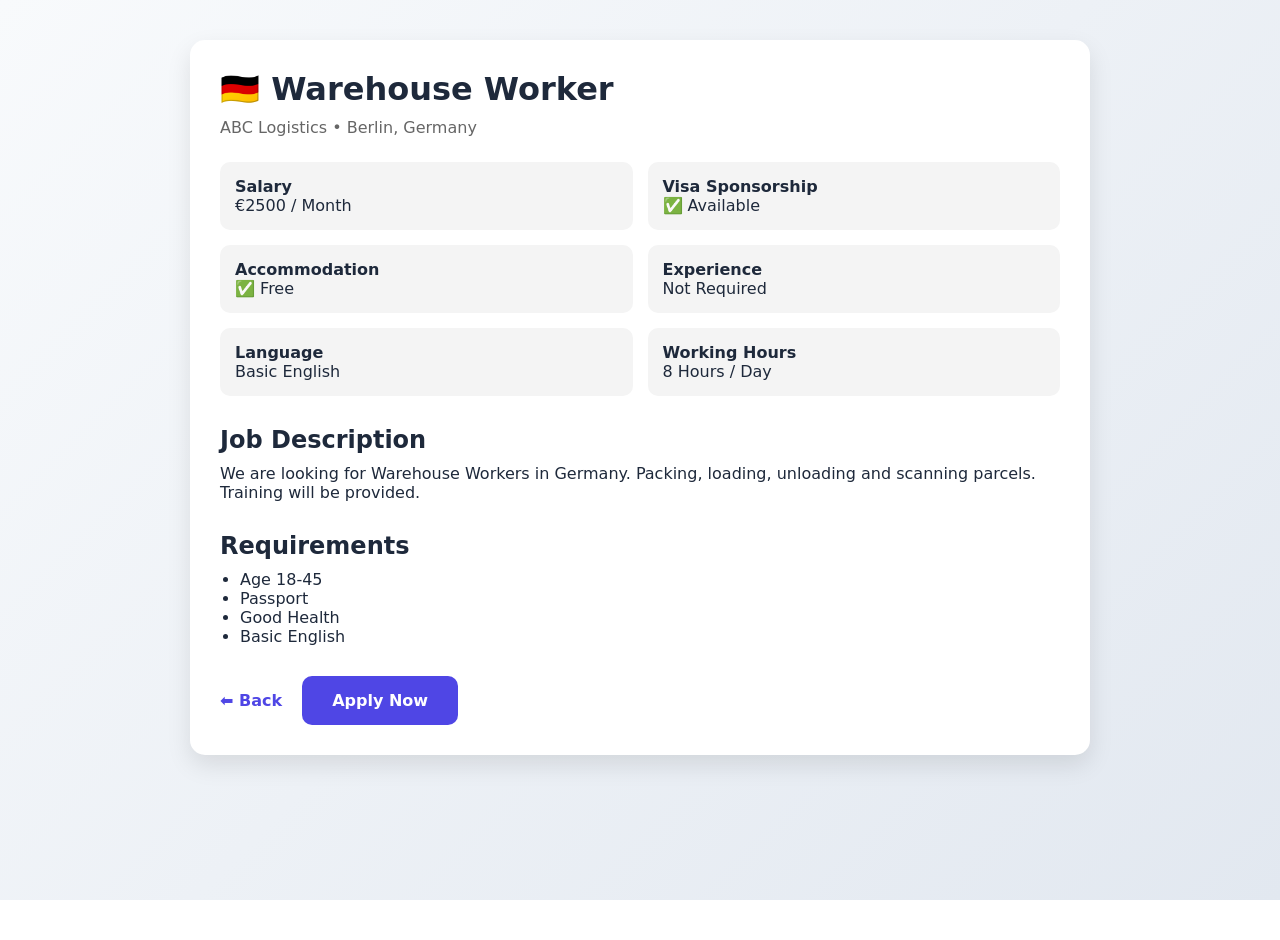
==== frontend/job-details.html @ 480c58b0 "Added login signup and jobs pages" ====
<!DOCTYPE html>
<html lang="en">
<head>
    <meta charset="UTF-8">
    <meta name="viewport" content="width=device-width, initial-scale=1.0">
    <title>Job Details</title>

    <link rel="stylesheet" href="style.css">

    <style>
        .job-container{
            max-width:900px;
            margin:40px auto;
            background:#fff;
            padding:30px;
            border-radius:15px;
            box-shadow:0 10px 25px rgba(0,0,0,.1);
        }

        .job-title{
            font-size:32px;
            margin-bottom:10px;
        }

        .company{
            color:#666;
            margin-bottom:20px;
        }

        .info{
            display:grid;
            grid-template-columns:repeat(2,1fr);
            gap:15px;
            margin:25px 0;
        }

        .box{
            background:#f4f4f4;
            padding:15px;
            border-radius:10px;
        }

        h2{
            margin-top:30px;
            margin-bottom:10px;
        }

        ul{
            padding-left:20px;
        }

        .apply-btn{
            display:inline-block;
            margin-top:30px;
            background:#4f46e5;
            color:white;
            padding:15px 30px;
            text-decoration:none;
            border-radius:10px;
            font-weight:bold;
        }

        .back-btn{
            display:inline-block;
            margin-top:20px;
            margin-right:15px;
            text-decoration:none;
            color:#4f46e5;
            font-weight:bold;
        }
    </style>
</head>

<body>

<div class="job-container">

<h1 class="job-title">
🇩🇪 Warehouse Worker
</h1>

<p class="company">
ABC Logistics • Berlin, Germany
</p>

<div class="info">

<div class="box">
<b>Salary</b><br>
€2500 / Month
</div>

<div class="box">
<b>Visa Sponsorship</b><br>
✅ Available
</div>

<div class="box">
<b>Accommodation</b><br>
✅ Free
</div>

<div class="box">
<b>Experience</b><br>
Not Required
</div>

<div class="box">
<b>Language</b><br>
Basic English
</div>

<div class="box">
<b>Working Hours</b><br>
8 Hours / Day
</div>

</div>

<h2>Job Description</h2>

<p>
We are looking for Warehouse Workers in Germany.
Packing, loading, unloading and scanning parcels.
Training will be provided.
</p>

<h2>Requirements</h2>

<ul>
<li>Age 18-45</li>
<li>Passport</li>
<li>Good Health</li>
<li>Basic English</li>
</ul>

<a class="back-btn" href="job-matcher.html">
⬅ Back
</a>

<a class="apply-btn" href="apply.html">
Apply Now
</a>

</div>

</body>
</html>
---- frontend/style.css ----
/* --- High Fidelity Variable Architecture Systems --- */
:root {
    --bg-gradient: linear-gradient(135deg, #f8fafc 0%, #e2e8f0 100%);
    --sidebar-bg: rgba(255, 255, 255, 0.35);
    --card-bg: rgba(255, 255, 255, 0.45);
    --dropdown-bg: rgba(255, 255, 255, 0.85);
    --text-primary: #1e293b;
    --text-secondary: #64748b;
    --border-color: rgba(255, 255, 255, 0.45);
    --glass-shadow: 0 10px 40px -10px rgba(15, 23, 42, 0.08), 0 1px 3px 0 rgba(255, 255, 255, 0.5);
    --accent-color: #4f46e5;
    --accent-light: rgba(79, 70, 229, 0.08);
    --accent-hover: #4338ca;
    --glass-blur: blur(16px);
    --danger-color: #ef4444;
}

[data-theme="dark"] {
    --bg-gradient: linear-gradient(135deg, #090d16 0%, #0f111a 100%);
    --sidebar-bg: rgba(15, 23, 42, 0.4);
    --card-bg: rgba(22, 28, 45, 0.45);
    --dropdown-bg: rgba(15, 23, 42, 0.9);
    --text-primary: #f8fafc;
    --text-secondary: #94a3b8;
    --border-color: rgba(255, 255, 255, 0.06);
    --glass-shadow: 0 20px 50px -12px rgba(0, 0, 0, 0.5);
    --accent-color: #6366f1;
    --accent-light: rgba(99, 102, 241, 0.12);
    --accent-hover: #818cf8;
}

/* --- Base Normalizations --- */
* {
    margin: 0;
    padding: 0;
    box-sizing: border-box;
    font-family: 'Segoe UI', system-ui, -apple-system, sans-serif;
}

body {
    background: var(--bg-gradient);
    background-attachment: fixed;
    color: var(--text-primary);
    min-height: 100vh;
    overflow-x: hidden;
    transition: background 0.4s cubic-bezier(0.4, 0, 0.2, 1);
}

/* --- Professional Global Loading Layer --- */
.global-loader {
    position: fixed;
    top: 0;
    left: 0;
    width: 100vw;
    height: 100vh;
    background: var(--bg-gradient);
    z-index: 9999;
    display: flex;
    flex-direction: column;
    justify-content: center;
    align-items: center;
    gap: 1.5rem;
    transition: opacity 0.5s cubic-bezier(0.4, 0, 0.2, 1), visibility 0.5s;
}

.global-loader.fade-out {
    opacity: 0;
    visibility: hidden;
}

.loader-spinner {
    width: 50px;
    height: 50px;
    border: 3px solid var(--accent-light);
    border-top: 3px solid var(--accent-color);
    border-radius: 50%;
    animation: spin 0.8s linear infinite;
}

.global-loader p {
    font-size: 0.95rem;
    font-weight: 500;
    color: var(--text-secondary);
    letter-spacing: 0.05em;
}

@keyframes spin {
    to { transform: rotate(360deg); }
}

/* --- Container Core Framing --- */
.app-container {
    display: flex;
    min-height: 100vh;
}

/* --- Upgraded Glassmorphic Sidebar Component --- */
.sidebar {
    width: 270px;
    background: var(--sidebar-bg);
    backdrop-filter: var(--glass-blur);
    -webkit-backdrop-filter: var(--glass-blur);
    border-right: 1px solid var(--border-color);
    box-shadow: var(--glass-shadow);
    display: flex;
    flex-direction: column;
    padding: 2.25rem 1.5rem;
    z-index: 500;
    position: fixed;
    height: 100vh;
    transition: transform 0.4s cubic-bezier(0.4, 0, 0.2, 1);
}

.sidebar-brand {
    display: flex;
    align-items: center;
    gap: 0.75rem;
    font-size: 1.35rem;
    font-weight: 700;
    margin-bottom: 3.5rem;
    letter-spacing: -0.02em;
}

.brand-icon {
    color: var(--accent-color);
    text-shadow: 0 0 15px var(--accent-light);
}

.ai-badge {
    background: var(--accent-color);
    color: #ffffff;
    font-size: 0.65rem;
    font-weight: 800;
    padding: 0.2rem 0.45rem;
    border-radius: 6px;
    margin-left: 0.15rem;
}

.sidebar-menu {
    display: flex;
    flex-direction: column;
    gap: 0.4rem;
}

.menu-item {
    display: flex;
    align-items: center;
    gap: 1.1rem;
    padding: 0.9rem 1.1rem;
    color: var(--text-secondary);
    text-decoration: none;
    border-radius: 12px;
    font-weight: 550;
    transition: all 0.25s ease;
}

.menu-item i {
    font-size: 1.15rem;
    width: 24px;
    text-align: center;
}

.menu-item:hover, .menu-item.active {
    background: var(--accent-light);
    color: var(--accent-color);
    transform: translateX(3px);
}

/* --- Main Layout Wrapper Frame --- */
.main-content {
    flex: 1;
    margin-left: 270px;
    display: flex;
    flex-direction: column;
    min-width: 0;
}

/* --- Advanced Nav Header UI Block --- */
.top-nav {
    display: flex;
    justify-content: space-between;
    align-items: center;
    padding: 1.25rem 2.5rem;
    background: var(--sidebar-bg);
    backdrop-filter: var(--glass-blur);
    -webkit-backdrop-filter: var(--glass-blur);
    border-bottom: 1px solid var(--border-color);
    position: sticky;
    top: 0;
    z-index: 400;
}

.nav-left {
    display: flex;
    align-items: center;
    gap: 1.25rem;
}

.welcome-meta h1 {
    font-size: 1.45rem;
    font-weight: 700;
    letter-spacing: -0.01em;
}

.live-indicator {
    font-size: 0.75rem;
    color: var(--text-secondary);
    display: flex;
    align-items: center;
    gap: 0.4rem;
    margin-top: 0.1rem;
}

.pulse-dot {
    width: 6px;
    height: 6px;
    background-color: #10b981;
    border-radius: 50%;
    display: inline-block;
    animation: beaconPulse 1.8s infinite ease-in-out;
}

@keyframes beaconPulse {
    0% { transform: scale(0.8); opacity: 0.5; box-shadow: 0 0 0 0 rgba(16, 185, 129, 0.7); }
    50% { transform: scale(1.2); opacity: 1; box-shadow: 0 0 0 6px rgba(16, 185, 129, 0); }
    100% { transform: scale(0.8); opacity: 0.5; box-shadow: 0 0 0 0 rgba(16, 185, 129, 0); }
}

.toggle-sidebar-btn {
    background: none;
    border: none;
    color: var(--text-primary);
    font-size: 1.3rem;
    cursor: pointer;
    display: none;
}

.nav-right {
    display: flex;
    align-items: center;
    gap: 1.1rem;
}

/* --- Shared Navigation Dropdowns Architecture --- */
.nav-dropdown-wrapper {
    position: relative;
}

.nav-action-btn {
    background: var(--card-bg);
    border: 1px solid var(--border-color);
    color: var(--text-primary);
    padding: 0.6rem 1rem;
    border-radius: 12px;
    cursor: pointer;
    display: flex;
    align-items: center;
    gap: 0.5rem;
    font-weight: 600;
    font-size: 0.85rem;
    box-shadow: var(--glass-shadow);
    transition: border-color 0.2s, background 0.2s;
}

.nav-action-btn:hover {
    border-color: var(--accent-color);
    background: var(--accent-light);
}

.nav-action-btn .caret {
    font-size: 0.7rem;
    color: var(--text-secondary);
}

.theme-toggle {
    background: var(--card-bg);
    border: 1px solid var(--border-color);
    color: var(--text-primary);
    width: 40px;
    height: 40px;
    border-radius: 12px;
    cursor: pointer;
    display: flex;
    align-items: center;
    justify-content: center;
    box-shadow: var(--glass-shadow);
}

.theme-toggle:hover {
    border-color: var(--accent-color);
    color: var(--accent-color);
}

/* User Identity Frame Container */
.user-profile {
    display: flex;
    align-items: center;
    gap: 0.5rem;
    cursor: pointer;
    padding: 0.25rem 0.5rem;
    border-radius: 12px;
    transition: background 0.2s;
}

.user-profile:hover {
    background: var(--accent-light);
}

.avatar {
    width: 38px;
    height: 38px;
    border-radius: 10px;
    object-fit: cover;
    border: 2px solid var(--border-color);
}

.profile-caret {
    font-size: 0.75rem;
    color: var(--text-secondary);
}

/* Generic Modular Dropdown Cards Menu Layer */
.dropdown-menu {
    position: absolute;
    top: calc(100% + 10px);
    right: 0;
    background: var(--dropdown-bg);
    backdrop-filter: var(--glass-blur);
    -webkit-backdrop-filter: var(--glass-blur);
    border: 1px solid var(--border-color);
    border-radius: 16px;
    box-shadow: var(--glass-shadow);
    min-width: 200px;
    padding: 0.5rem;
    opacity: 0;
    transform: translateY(-8px);
    visibility: hidden;
    pointer-events: none;
    transition: opacity 0.25s cubic-bezier(0.4, 0, 0.2, 1), transform 0.25s cubic-bezier(0.4, 0, 0.2, 1);
}

.dropdown-menu.active {
    opacity: 1;
    transform: translateY(0);
    visibility: visible;
    pointer-events: auto;
}

.wide-dropdown {
    width: 320px;
}

.dropdown-header {
    padding: 0.75rem 1rem;
    font-size: 0.8rem;
    font-weight: 700;
    text-transform: uppercase;
    color: var(--text-secondary);
    letter-spacing: 0.05em;
}

.dropdown-item {
    display: flex;
    align-items: center;
    gap: 0.75rem;
    padding: 0.75rem 1rem;
    color: var(--text-primary);
    text-decoration: none;
    font-size: 0.9rem;
    font-weight: 550;
    border-radius: 10px;
    transition: background 0.2s, color 0.2s;
}

.dropdown-item:hover, .dropdown-item.active {
    background: var(--accent-light);
    color: var(--accent-color);
}

.dropdown-divider {
    border: 0;
    height: 1px;
    background: var(--border-color);
    margin: 0.4rem 0;
}

.text-danger {
    color: var(--danger-color);
}
.text-danger:hover {
    background: rgba(239, 68, 68, 0.08);
    color: var(--danger-color);
}

/* Notification Layout Internals */
.notification-badge {
    position: absolute;
    top: 6px;
    right: 6px;
    width: 8px;
    height: 8px;
    background: var(--danger-color);
    border-radius: 50%;
}

.notification-list {
    display: flex;
    flex-direction: column;
}

.noti-item {
    display: flex;
    gap: 0.85rem;
    padding: 1rem;
    border-radius: 12px;
    transition: background 0.2s;
    position: relative;
}

.noti-item:hover {
    background: var(--accent-light);
}

.noti-item.unread {
    background: rgba(79, 70, 229, 0.03);
}

.unread-dot {
    position: absolute;
    right: 12px;
    top: 18px;
    width: 6px;
    height: 6px;
    background-color: var(--accent-color);
    border-radius: 50%;
}

.noti-item i {
    font-size: 1rem;
    margin-top: 0.15rem;
}
.noti-icon-match { color: #f59e0b; }
.noti-icon-visa { color: #10b981; }

.noti-body p {
    font-size: 0.825rem;
    line-height: 1.4;
    color: var(--text-primary);
    margin-bottom: 0.25rem;
}

.noti-body span {
    font-size: 0.725rem;
    color: var(--text-secondary);
}

.profile-summary {
    padding: 0.75rem 1rem;
}
.profile-summary .user-name {
    font-weight: 700;
    font-size: 0.95rem;
}
.profile-summary .user-tier {
    font-size: 0.75rem;
    color: var(--text-secondary);
}

/* --- Viewport Layout Workspace Framework --- */
.dashboard-viewport {
    padding: 2.5rem;
    display: flex;
    flex-direction: column;
    gap: 3rem;
    max-width: 1600px;
    width: 100%;
    margin: 0 auto;
}

/* Standardized Shared Glassmorphic Block Panel Mixin implementation Base */
.stat-card, .search-wrapper, .country-card, .category-card, .glass-panel {
    background: var(--card-bg);
    backdrop-filter: var(--glass-blur);
    -webkit-backdrop-filter: var(--glass-blur);
    border: 1px solid var(--border-color);
    box-shadow: var(--glass-shadow);
    border-radius: 20px;
}

/* --- Stat Matrix Metrics Layout Grid --- */
.stats-grid {
    display: grid;
    grid-template-columns: repeat(auto-fit, minmax(240px, 1fr));
    gap: 1.5rem;
}

.stat-card {
    display: flex;
    align-items: center;
    gap: 1.25rem;
    padding: 1.75rem;
}

.stat-icon {
    width: 52px;
    height: 52px;
    background: var(--accent-light);
    color: var(--accent-color);
    border-radius: 14px;
    display: flex;
    align-items: center;
    justify-content: center;
    font-size: 1.35rem;
}

.stat-info h3 {
    font-size: 0.85rem;
    color: var(--text-secondary);
    font-weight: 650;
    margin-bottom: 0.25rem;
}

.stat-value {
    font-size: 1.75rem;
    font-weight: 800;
    letter-spacing: -0.02em;
}

/* --- Search Engine Controls Box UI --- */
.search-wrapper {
    display: flex;
    align-items: center;
    padding: 0.6rem 1.75rem;
    max-width: 750px;
    width: 100%;
}

.search-icon {
    color: var(--text-secondary);
    margin-right: 1.1rem;
    font-size: 1.2rem;
}

#jobSearch {
    width: 100%;
    background: transparent;
    border: none;
    outline: none;
    padding: 0.75rem 0;
    color: var(--text-primary);
    font-size: 1.05rem;
    font-weight: 550;
}

/* --- Modern Dynamic Split Block Grid Section --- */
.dashboard-split-layout {
    display: grid;
    grid-template-columns: 1.4fr 1fr;
    gap: 2rem;
}

.glass-panel {
    padding: 2rem;
}

.section-title {
    font-size: 1.25rem;
    font-weight: 700;
    margin-bottom: 1.5rem;
    letter-spacing: -0.01em;
    display: flex;
    align-items: center;
    gap: 0.6rem;
}
.section-title i {
    color: var(--accent-color);
    font-size: 1.15rem;
}

/* --- Integrated Abstract Map Graphics Section Layout --- */
.map-placeholder-graphic {
    width: 100%;
    height: 340px;
    background: linear-gradient(rgba(79, 70, 229, 0.03) 2px, transparent 2px), linear-gradient(90deg, rgba(79, 70, 229, 0.03) 2px, transparent 2px);
    background-size: 24px 24px;
    border-radius: 16px;
    border: 1px dashed var(--border-color);
    position: relative;
    display: flex;
    align-items: center;
    justify-content: center;
    overflow: hidden;
    background-color: rgba(0, 0, 0, 0.01);
}

.map-overlay-message {
    text-align: center;
    z-index: 10;
    padding: 1.5rem;
}

.map-pulse-icon {
    font-size: 3rem;
    color: var(--accent-color);
    margin-bottom: 1rem;
    opacity: 0.85;
}

.map-overlay-message p {
    font-weight: 700;
    font-size: 1.05rem;
    margin-bottom: 0.35rem;
}

.map-coordinates-label {
    font-size: 0.75rem;
    color: var(--text-secondary);
}

/* Dynamic Geographic Cartography Node Visualizers */
.map-node {
    position: absolute;
    width: 10px;
    height: 10px;
    background-color: var(--accent-color);
    border-radius: 50%;
}
.node-1 { top: 35%; left: 45%; }
.node-2 { top: 55%; left: 60%; }
.node-3 { top: 25%; left: 70%; }

.active-pulse::after {
    content: '';
    position: absolute;
    width: 100%;
    height: 100%;
    top: 0;
    left: 0;
    background: inherit;
    border-radius: inherit;
    animation: beaconPulse 2s infinite ease-out;
}

/* --- Premium Realtime Streaming Job Cards Panels --- */
.section-header-row {
    display: flex;
    justify-content: space-between;
    align-items: center;
    margin-bottom: 1.5rem;
}
.section-header-row .section-title { margin-bottom: 0; }

.panel-pill-status {
    font-size: 0.7rem;
    text-transform: uppercase;
    letter-spacing: 0.05em;
    background-color: rgba(16, 185, 129, 0.1);
    color: #10b981;
    padding: 0.35rem 0.65rem;
    border-radius: 20px;
    font-weight: 700;
}

.job-stream-list {
    display: flex;
    flex-direction: column;
    gap: 1rem;
    max-height: 340px;
    overflow-y: auto;
    padding-right: 0.25rem;
}

/* Custom Scroll styling for premium panel consistency */
.job-stream-list::-webkit-scrollbar { width: 5px; }
.job-stream-list::-webkit-scrollbar-track { background: transparent; }
.job-stream-list::-webkit-scrollbar-thumb { background: var(--border-color); border-radius: 10px; }

.job-stream-card {
    background: rgba(255, 255, 255, 0.15);
    border: 1px solid var(--border-color);
    border-radius: 14px;
    padding: 1.15rem;
    transition: transform 0.2s, border-color 0.2s;
}

.job-stream-card:hover {
    transform: translateX(4px);
    border-color: var(--accent-color);
}

.job-meta-top {
    display: flex;
    justify-content: space-between;
    align-items: center;
    margin-bottom: 0.5rem;
}

.company-tag {
    font-size: 0.75rem;
    font-weight: 700;
    color: var(--accent-color);
}

.time-stamp-badge {
    font-size: 0.7rem;
    color: var(--text-secondary);
}

.job-stream-card h4 {
    font-size: 0.95rem;
    font-weight: 700;
    margin-bottom: 0.35rem;
    line-height: 1.3;
}

.job-location-details {
    font-size: 0.8rem;
    color: var(--text-secondary);
    display: flex;
    align-items: center;
    gap: 0.3rem;
    margin-bottom: 0.75rem;
}

.job-incentives-row {
    display: flex;
    flex-wrap: wrap;
    gap: 0.4rem;
}

.incentive-pill {
    font-size: 0.7rem;
    font-weight: 600;
    background: var(--accent-light);
    color: var(--text-primary);
    padding: 0.25rem 0.5rem;
    border-radius: 6px;
    display: flex;
    align-items: center;
    gap: 0.25rem;
}
.incentive-pill i {
    color: var(--accent-color);
}

/* --- Advanced Countries Navigation UI Component Blocks --- */
.countries-grid {
    display: grid;
    grid-template-columns: repeat(auto-fit, minmax(300px, 1fr));
    gap: 1.5rem;
}

.country-card {
    padding: 1.75rem;
    display: flex;
    flex-direction: column;
    gap: 1.15rem;
    cursor: pointer;
    transition: transform 0.25s cubic-bezier(0.4, 0, 0.2, 1), border-color 0.25s;
}

.country-card:hover {
    transform: translateY(-5px);
    border-color: var(--accent-color);
}

.country-header {
    display: flex;
    align-items: center;
    gap: 0.85rem;
}

.country-header .flag { font-size: 1.65rem; }
.country-header h3 { font-size: 1.15rem; font-weight: 700; }

.country-meta {
    font-size: 0.9rem;
    color: var(--text-secondary);
    line-height: 1.5;
    flex-grow: 1;
}

.country-footer {
    display: flex;
    flex-direction: column;
    gap: 0.75rem;
    border-top: 1px solid var(--border-color);
    padding-top: 1rem;
}

.visa-badge-status {
    font-size: 0.75rem;
    font-weight: 700;
}
.status-high { color: #f59e0b; }
.status-optimal { color: #10b981; }
.status-medium { color: var(--accent-color); }

.visa-badge {
    align-self: flex-start;
    background: var(--accent-light);
    color: var(--accent-color);
    padding: 0.3rem 0.65rem;
    border-radius: 8px;
    font-weight: 700;
    font-size: 0.75rem;
}

/* --- Advanced Focus Industry Module Grid Segment --- */
.categories-grid {
    display: grid;
    grid-template-columns: repeat(auto-fit, minmax(240px, 1fr));
    gap: 1.5rem;
}

.category-card {
    padding: 2rem 1.5rem;
    text-align: center;
    display: flex;
    flex-direction: column;
    align-items: center;
    gap: 1rem;
    cursor: pointer;
    transition: transform 0.25s cubic-bezier(0.4, 0, 0.2, 1), border-color 0.25s;
}

.category-card:hover {
    transform: scale(1.04);
    border-color: var(--accent-color);
}

.category-icon {
    font-size: 2rem;
    color: var(--accent-color);
}

.category-card h3 { font-size: 1.05rem; font-weight: 700; }
.category-card p { font-size: 0.825rem; color: var(--text-secondary); line-height: 1.4; }

/* --- Optimized Dynamic Responsive Media Layout Systems --- */
@media (max-width: 1120px) {
    .dashboard-split-layout {
        grid-template-columns: 1fr;
    }
}

@media (max-width: 1024px) {
    .sidebar {
        transform: translateX(-100%);
    }
    .sidebar.open {
        transform: translateX(0);
    }
    .main-content {
        margin-left: 0;
    }
    .toggle-sidebar-btn {
        display: block;
    }
}

@media (max-width: 768px) {
    .top-nav {
        padding: 1rem 1.5rem;
    }
    .dashboard-viewport {
        padding: 1.5rem;
        gap: 2rem;
    }
    .lang-text, .profile-caret {
        display: none;
    }
    .welcome-meta h1 {
        font-size: 1.25rem;
    }
}

@media (max-width: 480px) {
    .nav-right { gap: 0.65rem; }
    .nav-action-btn { padding: 0.6rem; }
    .nav-action-btn i { margin-right: 0; }
    .caret { display: none; }
    .wide-dropdown { width: 280px; }
}
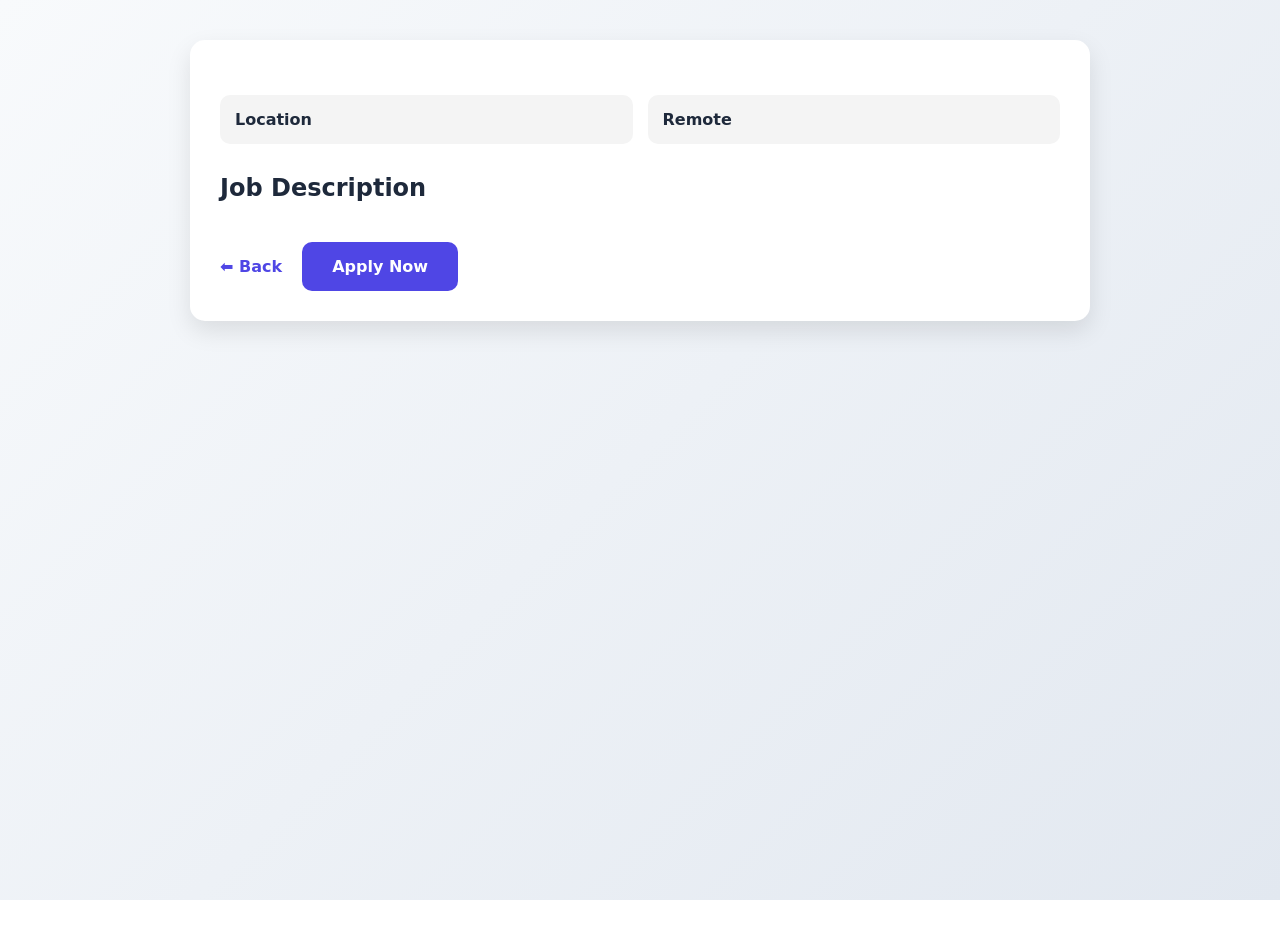
==== commit 80272cb7: "Resume upload completed" ====
--- a/frontend/job-details.html
+++ b/frontend/job-details.html
@@ -75,74 +75,63 @@
 
 <div class="job-container">
 
-<h1 class="job-title">
-🇩🇪 Warehouse Worker
-</h1>
+<h1 class="job-title" id="title"></h1>
 
-<p class="company">
-ABC Logistics • Berlin, Germany
-</p>
+<p class="company" id="company"></p>
 
 <div class="info">
 
 <div class="box">
-<b>Salary</b><br>
-€2500 / Month
+<b>Location</b><br>
+<span id="location"></span>
 </div>
 
 <div class="box">
-<b>Visa Sponsorship</b><br>
-✅ Available
-</div>
-
-<div class="box">
-<b>Accommodation</b><br>
-✅ Free
-</div>
-
-<div class="box">
-<b>Experience</b><br>
-Not Required
-</div>
-
-<div class="box">
-<b>Language</b><br>
-Basic English
-</div>
-
-<div class="box">
-<b>Working Hours</b><br>
-8 Hours / Day
+<b>Remote</b><br>
+<span id="remote"></span>
 </div>
 
 </div>
 
 <h2>Job Description</h2>
 
-<p>
-We are looking for Warehouse Workers in Germany.
-Packing, loading, unloading and scanning parcels.
-Training will be provided.
-</p>
+<div id="description"></div>
 
-<h2>Requirements</h2>
-
-<ul>
-<li>Age 18-45</li>
-<li>Passport</li>
-<li>Good Health</li>
-<li>Basic English</li>
-</ul>
-
-<a class="back-btn" href="job-matcher.html">
+<a class="back-btn" href="jobs.html">
 ⬅ Back
 </a>
 
-<a class="apply-btn" href="apply.html">
+<a class="apply-btn" id="applyLink" target="_blank">
 Apply Now
 </a>
 
 </div>
 
+<script>
+
+const slug = new URLSearchParams(window.location.search).get("slug");
+
+fetch("http://127.0.0.1:8000/live-jobs")
+.then(res => res.json())
+.then(data => {
+
+const job = data.data.find(j => j.slug === slug);
+
+if(!job){
+    alert("Job not found");
+    return;
+}
+
+document.getElementById("title").innerText = job.title;
+document.getElementById("company").innerText = job.company_name;
+document.getElementById("location").innerText = job.location;
+document.getElementById("remote").innerText = job.remote ? "Yes" : "No";
+document.getElementById("description").innerHTML = job.description;
+document.getElementById("applyLink").href = job.url;
+
+});
+
+</script>
+
 </body>
 </html>
